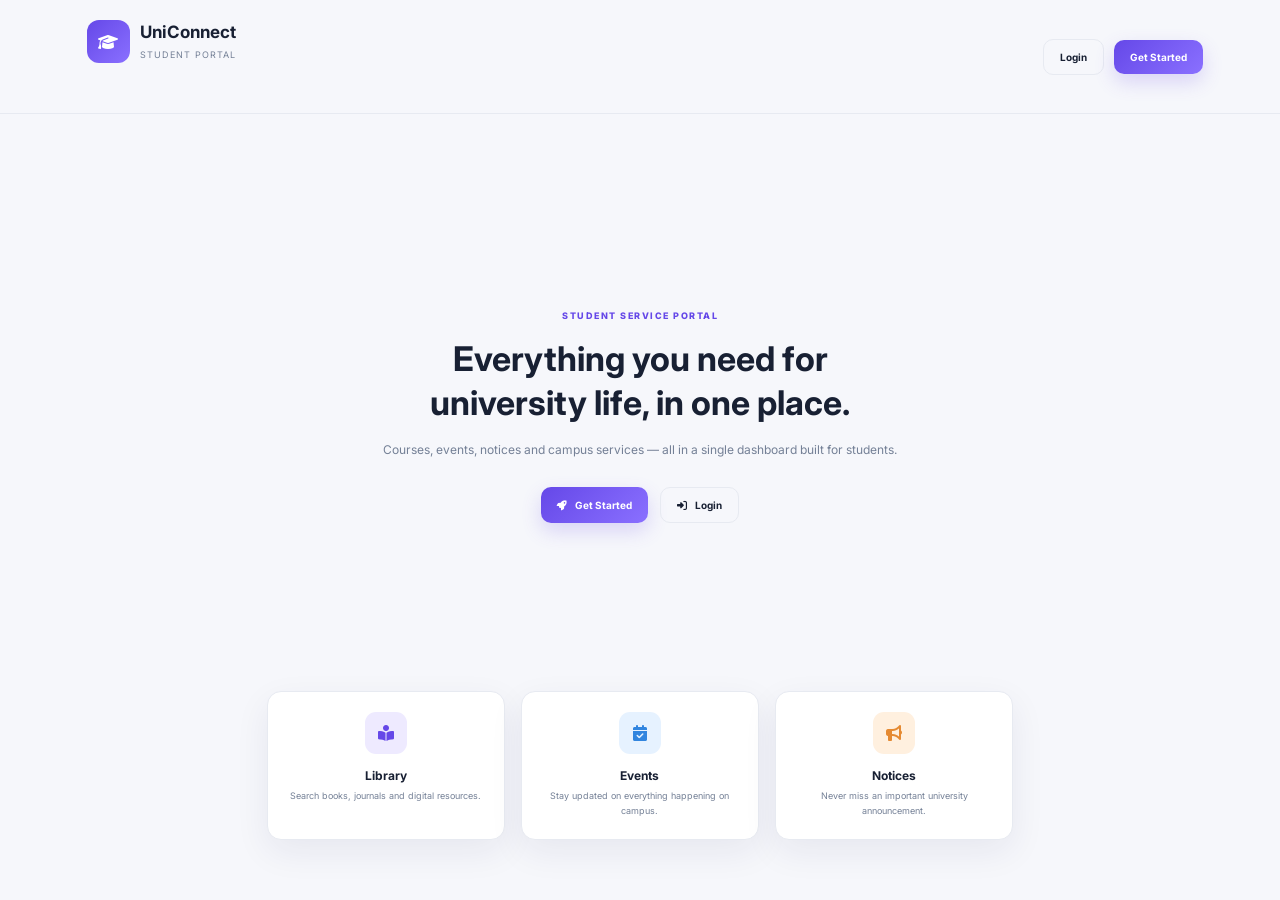
==== index.html @ 32dfb71d "make it little dynamic add backend, add database, create singin and singup mechanism and there valid" ====
<!DOCTYPE html>
<html lang="en">
<head>
    <meta charset="UTF-8">
    <meta http-equiv="X-UA-Compatible" content="IE=edge">
    <meta name="viewport" content="width=device-width, initial-scale=1.0">

    <title>UniConnect | Student Dashboard</title>

    <!-- Google Font -->
    <link rel="preconnect" href="https://fonts.googleapis.com">
    <link rel="preconnect" href="https://fonts.gstatic.com" crossorigin>
    <link href="https://fonts.googleapis.com/css2?family=Inter:wght@400;500;600;700;800&display=swap" rel="stylesheet">

    <!-- Font Awesome -->
    <link rel="stylesheet"
          href="https://cdnjs.cloudflare.com/ajax/libs/font-awesome/6.5.2/css/all.min.css">

    <link rel="stylesheet" href="style.css">
</head>


<body>

<!-- =========================
     HOME / LANDING PAGE
========================== -->

<div class="home-page" id="homePage">

    <nav class="home-nav">

        <div class="logo">

            <div class="logo-icon">
                <i class="fa-solid fa-graduation-cap"></i>
            </div>

            <div>
                <strong>UniConnect</strong>
                <small>Student Portal</small>
            </div>

        </div>


        <div class="home-nav-actions">

            <button class="ghost-button" id="homeLoginButton">
                Login
            </button>

            <button class="primary-button" id="homeGetStartedButton">
                Get Started
            </button>

        </div>

    </nav>


    <section class="home-hero">

        <span class="eyebrow">
            STUDENT SERVICE PORTAL
        </span>

        <h1>
            Everything you need for university life, in one place.
        </h1>

        <p>
            Courses, events, notices and campus services — all in a single dashboard built for students.
        </p>

        <div class="home-hero-actions">

            <button class="primary-button" id="heroGetStartedButton">
                <i class="fa-solid fa-rocket"></i>
                Get Started
            </button>

            <button class="ghost-button" id="heroLoginButton">
                <i class="fa-solid fa-right-to-bracket"></i>
                Login
            </button>

        </div>

    </section>


    <section class="home-features">

        <div class="home-feature">

            <div class="service-icon purple">
                <i class="fa-solid fa-book-open-reader"></i>
            </div>

            <h3>Library</h3>

            <p>Search books, journals and digital resources.</p>

        </div>


        <div class="home-feature">

            <div class="service-icon blue">
                <i class="fa-solid fa-calendar-check"></i>
            </div>

            <h3>Events</h3>

            <p>Stay updated on everything happening on campus.</p>

        </div>


        <div class="home-feature">

            <div class="service-icon orange">
                <i class="fa-solid fa-bullhorn"></i>
            </div>

            <h3>Notices</h3>

            <p>Never miss an important university announcement.</p>

        </div>

    </section>

</div>



<div class="app" id="appContainer" style="display:none">


    <!-- =========================
         SIDEBAR
    ========================== -->

    <aside class="sidebar" id="sidebar">

        <div class="logo">

            <div class="logo-icon">
                <i class="fa-solid fa-graduation-cap"></i>
            </div>

            <div>
                <strong>UniConnect</strong>
                <small>Student Portal</small>
            </div>

        </div>


        <nav class="menu">

            <a href="#dashboard" class="active" data-page="dashboard">
                <i class="fa-solid fa-chart-pie"></i>
                Dashboard
            </a>

            <a href="#courses" data-page="courses">
                <i class="fa-solid fa-book-open"></i>
                Courses
            </a>

            <a href="#events" data-page="events">
                <i class="fa-solid fa-calendar-days"></i>
                Events
            </a>

            <a href="#notices" data-page="notices">
                <i class="fa-solid fa-bullhorn"></i>
                Notices
            </a>

        </nav>


        <div class="sidebar-bottom">

            <button class="theme-button" id="themeButton">

                <i class="fa-solid fa-moon"></i>

                <span>Dark mode</span>

            </button>

            <a href="#contact" class="theme-button">

                <i class="fa-solid fa-circle-question"></i>

                Help & Contact

            </a>

        </div>

    </aside>



    <!-- =========================
         MAIN
    ========================== -->

    <main>


        <!-- TOP BAR -->

        <header>

            <button class="mobile-menu" id="menuButton">

                <i class="fa-solid fa-bars"></i>

            </button>


            <label class="search">

                <i class="fa-solid fa-magnifying-glass"></i>

                <input
                    type="search"
                    id="searchInput"
                    placeholder="Search courses, events, notices..."
                >

            </label>


            <div class="actions">

                <button
                    class="icon-button"
                    onclick="showToast('You have 3 new notifications')"
                >

                    <i class="fa-regular fa-bell"></i>

                    <b class="notification-dot"></b>

                </button>


                <div class="user-menu">

                    <div class="user" id="userMenuButton">

                        <div class="avatar" id="userAvatar">
                            ST
                        </div>

                        <div>

                            <strong id="userName">Student</strong>

                            <small>Undergraduate</small>

                        </div>

                        <i class="fa-solid fa-chevron-down" style="font-size:9px;color:#748096;margin-left:2px;"></i>

                    </div>


                    <div class="user-dropdown" id="userDropdown">

                        <button onclick="handleProfileClick()">
                            <i class="fa-solid fa-id-badge"></i>
                            Profile
                        </button>

                        <button onclick="handleLogout()">
                            <i class="fa-solid fa-right-from-bracket"></i>
                            Logout
                        </button>

                    </div>

                </div>

            </div>

        </header>



        <!-- PAGE CONTENT -->

        <section class="content page" id="dashboard">


            <!-- HERO -->

            <div class="hero">

                <div>

                    <span class="eyebrow">
                        STUDENT DASHBOARD
                    </span>

                    <h1>
                        Good morning, Student! 👋
                    </h1>

                    <p>
                        Everything you need for university life, in one place.
                    </p>

                </div>

            </div>



            <!-- STATISTICS -->

            <div class="stats">

                <div class="stat">

                    <div class="stat-icon purple">

                        <i class="fa-solid fa-book"></i>

                    </div>

                    <div>

                        <span>My Courses</span>

                        <strong>06</strong>

                        <small>
                            2 assignments due
                        </small>

                    </div>

                </div>


                <div class="stat">

                    <div class="stat-icon blue">

                        <i class="fa-solid fa-calendar-check"></i>

                    </div>

                    <div>

                        <span>Upcoming Events</span>

                        <strong>04</strong>

                        <small>
                            Next: Tech Meetup
                        </small>

                    </div>

                </div>


                <div class="stat">

                    <div class="stat-icon orange">

                        <i class="fa-solid fa-bullhorn"></i>

                    </div>

                    <div>

                        <span>New Notices</span>

                        <strong>08</strong>

                        <small>
                            3 posted today
                        </small>

                    </div>

                </div>


                <div class="stat">

                    <div class="stat-icon green">

                        <i class="fa-solid fa-circle-check"></i>

                    </div>

                    <div>

                        <span>Attendance</span>

                        <strong>92%</strong>

                        <small>
                            Excellent progress
                        </small>

                    </div>

                </div>

            </div>



            <!-- SERVICES -->

            <div class="section-title" id="services">

                <div>

                    <span class="eyebrow">
                        ESSENTIAL SERVICES
                    </span>

                    <h2>
                        What do you need?
                    </h2>

                </div>

            </div>


            <div class="services">


                <article
                    class="service"
                    data-search="library books study"
                >

                    <div class="service-icon purple">

                        <i class="fa-solid fa-book-open-reader"></i>

                    </div>

                    <h3>
                        University Library
                    </h3>

                    <p>
                        Search books, journals and digital resources.
                    </p>

                    <button
                        onclick="openModal(
                        'University Library',
                        'Library is open from 8:00 AM to 8:00 PM. You can reserve books and access digital resources.'
                        )"
                    >

                        Explore

                        <i class="fa-solid fa-arrow-right"></i>

                    </button>

                </article>



                <article
                    class="service"
                    data-search="student affairs registration welfare"
                >

                    <div class="service-icon blue">

                        <i class="fa-solid fa-users"></i>

                    </div>

                    <h3>
                        Student Affairs
                    </h3>

                    <p>
                        Registration, welfare and student support services.
                    </p>

                    <button
                        onclick="openModal(
                        'Student Affairs',
                        'Get help with registration, student records, welfare services and general student matters.'
                        )"
                    >

                        Get Help

                        <i class="fa-solid fa-arrow-right"></i>

                    </button>

                </article>



                <article
                    class="service"
                    data-search="IT support wifi computer password"
                >

                    <div class="service-icon orange">

                        <i class="fa-solid fa-laptop-code"></i>

                    </div>

                    <h3>
                        IT Support
                    </h3>

                    <p>
                        Get help with Wi-Fi, LMS and technical problems.
                    </p>

                    <button
                        onclick="openModal(
                        'IT Support',
                        'Report Wi-Fi, LMS, password and computer problems to the university IT Help Desk.'
                        )"
                    >

                        Report Issue

                        <i class="fa-solid fa-arrow-right"></i>

                    </button>

                </article>



                <article
                    class="service"
                    data-search="career jobs internship CV"
                >

                    <div class="service-icon green">

                        <i class="fa-solid fa-briefcase"></i>

                    </div>

                    <h3>
                        Career Centre
                    </h3>

                    <p>
                        Find internships, jobs and career development programs.
                    </p>

                    <button
                        onclick="openModal(
                        'Career Centre',
                        'Explore internships, career guidance, CV workshops and employer events.'
                        )"
                    >

                        Explore Jobs

                        <i class="fa-solid fa-arrow-right"></i>

                    </button>

                </article>


            </div>



            <!-- CONTACT -->

            <div class="contact" id="contact">

                <div>

                    <span class="eyebrow">
                        NEED ASSISTANCE?
                    </span>

                    <h2>
                        We are here to help.
                    </h2>

                    <p>
                        Can't find what you need?
                        Contact the student support team.
                    </p>

                </div>


                <button
                    class="primary-button"
                    onclick="openModal(
                    'Student Support',
                    'Email: support@uniconnect.edu<br>Phone: +94 11 000 0000<br>Office: Student Centre, Ground Floor'
                    )"
                >

                    Contact Support

                </button>

            </div>


        </section>



        <!-- =========================
             COURSES PAGE
        ========================== -->

        <section class="content page" id="courses" style="display:none">

            <div class="section-title">

                <div>

                    <span class="eyebrow">
                        ACADEMICS
                    </span>

                    <h2>
                        My Courses
                    </h2>

                </div>

            </div>


            <div class="list">


                <div
                    class="course"
                    data-search="web application development IIC 2223"
                >

                    <div class="course-code">

                        IIC
                        <br>
                        2223

                    </div>


                    <div class="course-info">

                        <h3>
                            Web Application Development
                        </h3>

                        <p>
                            Monday • 10:00 AM
                        </p>

                        <div class="progress">

                            <span style="width:78%"></span>

                        </div>

                        <small>
                            78% completed
                        </small>

                    </div>

                </div>



                <div
                    class="course"
                    data-search="database management IIC 2212"
                >

                    <div class="course-code">

                        IIC
                        <br>
                        2212

                    </div>


                    <div class="course-info">

                        <h3>
                            Database Management
                        </h3>

                        <p>
                            Wednesday • 1:00 PM
                        </p>

                        <div class="progress">

                            <span style="width:64%"></span>

                        </div>

                        <small>
                            64% completed
                        </small>

                    </div>

                </div>



                <div
                    class="course"
                    data-search="software engineering IIC 2233"
                >

                    <div class="course-code">

                        IIC
                        <br>
                        2233

                    </div>


                    <div class="course-info">

                        <h3>
                            Software Engineering
                        </h3>

                        <p>
                            Thursday • 9:00 AM
                        </p>

                        <div class="progress">

                            <span style="width:86%"></span>

                        </div>

                        <small>
                            86% completed
                        </small>

                    </div>

                </div>


            </div>

        </section>



        <!-- =========================
             EVENTS PAGE
        ========================== -->

        <section class="content page" id="events" style="display:none">

            <div class="section-title">

                <div>

                    <span class="eyebrow">
                        CAMPUS LIFE
                    </span>

                    <h2>
                        Upcoming Events
                    </h2>

                </div>

            </div>


            <div class="list">


                <div
                    class="event"
                    data-search="technology meetup tech event"
                >

                    <div class="date">

                        <b>12</b>

                        <span>SEP</span>

                    </div>


                    <div class="event-info">

                        <h3>
                            Technology Meetup 2026
                        </h3>

                        <p>
                            Main Auditorium • 2:00 PM
                        </p>

                    </div>


                    <button
                        onclick="showToast('Event added to calendar!')"
                    >

                        <i class="fa-regular fa-calendar-plus"></i>

                    </button>

                </div>



                <div
                    class="event"
                    data-search="sports event"
                >

                    <div class="date">

                        <b>18</b>

                        <span>SEP</span>

                    </div>


                    <div class="event-info">

                        <h3>
                            Inter-University Sports
                        </h3>

                        <p>
                            University Ground • 9:00 AM
                        </p>

                    </div>


                    <button
                        onclick="showToast('Event added to calendar!')"
                    >

                        <i class="fa-regular fa-calendar-plus"></i>

                    </button>

                </div>



                <div
                    class="event"
                    data-search="career internship fair"
                >

                    <div class="date">

                        <b>25</b>

                        <span>SEP</span>

                    </div>


                    <div class="event-info">

                        <h3>
                            Career & Internship Fair
                        </h3>

                        <p>
                            Student Centre • 10:00 AM
                        </p>

                    </div>


                    <button
                        onclick="showToast('Event added to calendar!')"
                    >

                        <i class="fa-regular fa-calendar-plus"></i>

                    </button>

                </div>


            </div>

        </section>



        <!-- =========================
             NOTICES PAGE
        ========================== -->

        <section class="content page" id="notices" style="display:none">

            <div class="section-title">

                <div>

                    <span class="eyebrow">
                        LATEST UPDATES
                    </span>

                    <h2>
                        University Notices
                    </h2>

                </div>

            </div>


            <div class="notices">


                <article
                    class="notice"
                    data-search="exam timetable academic"
                >

                    <span class="tag academic">
                        ACADEMIC
                    </span>

                    <h3>
                        Semester examination timetable released
                    </h3>

                    <p>
                        The examination timetable for the upcoming semester is now available.
                    </p>

                    <small>
                        2 hours ago
                    </small>

                </article>



                <article
                    class="notice"
                    data-search="innovation challenge event"
                >

                    <span class="tag event-tag">
                        EVENT
                    </span>

                    <h3>
                        Student innovation challenge applications open
                    </h3>

                    <p>
                        Register your team and present an innovative solution to a real-world problem.
                    </p>

                    <small>
                        Yesterday
                    </small>

                </article>



                <article
                    class="notice"
                    data-search="library opening hours general"
                >

                    <span class="tag general">
                        GENERAL
                    </span>

                    <h3>
                        Library extended opening hours
                    </h3>

                    <p>
                        Extended study hours are available during the examination preparation period.
                    </p>

                    <small>
                        2 days ago
                    </small>

                </article>


            </div>

        </section>


        <!-- FOOTER -->

        <footer>

            <span>
                © 2026 UniConnect Student Service Portal
            </span>

            <span>
                IIC 2223 • Web Application Development
            </span>

        </footer>

    </main>

</div>



<!-- =========================
     MODAL
========================== -->

<div class="modal-background" id="modal">

    <div class="modal">

        <button
            class="close"
            onclick="closeModal()"
        >

            <i class="fa-solid fa-xmark"></i>

        </button>


        <div class="modal-icon">

            <i class="fa-solid fa-circle-info"></i>

        </div>


        <h2 id="modalTitle"></h2>

        <p id="modalText"></p>


        <button
            class="primary-button"
            onclick="closeModal()"
        >

            Close

        </button>

    </div>

</div>



<!-- =========================
     LOGIN MODAL
========================== -->

<div class="modal-background" id="loginModal">

    <div class="modal">

        <button
            class="close"
            onclick="closeAuthModal('loginModal')"
        >

            <i class="fa-solid fa-xmark"></i>

        </button>


        <div class="modal-icon">

            <i class="fa-solid fa-right-to-bracket"></i>

        </div>


        <h2>Welcome back</h2>

        <p>Log in to access your dashboard.</p>


        <form class="auth-form" id="loginForm">

            <label class="field">

                <span>Email</span>

                <input
                    type="email"
                    id="loginEmail"
                    placeholder="you@example.com"
                    required
                >

            </label>


            <label class="field">

                <span>Password</span>

                <input
                    type="password"
                    id="loginPassword"
                    placeholder="Enter your password"
                    required
                >

            </label>


            <button type="submit" class="primary-button auth-submit">
                Login
            </button>

        </form>


        <p class="auth-switch">

            Don't have an account?

            <a href="#" id="switchToSignup">Sign up</a>

        </p>

    </div>

</div>



<!-- =========================
     SIGNUP MODAL
========================== -->

<div class="modal-background" id="signupModal">

    <div class="modal">

        <button
            class="close"
            onclick="closeAuthModal('signupModal')"
        >

            <i class="fa-solid fa-xmark"></i>

        </button>


        <div class="modal-icon">

            <i class="fa-solid fa-user-plus"></i>

        </div>


        <h2>Create your account</h2>

        <p>Sign up to get started with UniConnect.</p>


        <form class="auth-form" id="signupForm">

            <label class="field">

                <span>Full Name</span>

                <input
                    type="text"
                    id="signupName"
                    placeholder="Your full name"
                    required
                >

            </label>


            <label class="field">

                <span>Email</span>

                <input
                    type="email"
                    id="signupEmail"
                    placeholder="you@example.com"
                    required
                >

            </label>


            <label class="field">

                <span>Password</span>

                <input
                    type="password"
                    id="signupPassword"
                    placeholder="Create a password"
                    minlength="6"
                    required
                >

            </label>


            <label class="field">

                <span>Confirm Password</span>

                <input
                    type="password"
                    id="signupConfirmPassword"
                    placeholder="Re-enter your password"
                    minlength="6"
                    required
                >

            </label>


            <button type="submit" class="primary-button auth-submit">
                Create Account
            </button>

        </form>


        <p class="auth-switch">

            Already have an account?

            <a href="#" id="switchToLogin">Login</a>

        </p>

    </div>

</div>



<!-- TOAST -->

<div class="toast" id="toast"></div>



<script src="script.js"></script>

</body>
</html>
---- style.css ----
/* =========================
           BASIC SETTINGS
        ========================= */

        * {
            margin: 0;
            padding: 0;
            box-sizing: border-box;
        }

        html {
            scroll-behavior: smooth;
        }

        body {
            font-family: 'Inter', sans-serif;
            background: #f6f7fb;
            color: #182033;
            transition: 0.3s;
        }

        body.dark {
            background: #10131c;
            color: #f2f4f8;
        }

        button,
        input {
            font-family: inherit;
        }

        button {
            cursor: pointer;
            border: none;
        }

        a {
            text-decoration: none;
            color: inherit;
        }


        /* =========================
           SIDEBAR
        ========================= */

        .sidebar {
            width: 240px;
            height: 100vh;
            position: fixed;
            left: 0;
            top: 0;

            background: white;
            border-right: 1px solid #e7eaf1;

            padding: 25px 15px;

            display: flex;
            flex-direction: column;

            z-index: 20;

            transition: 0.3s;
        }

        body.dark .sidebar {
            background: #181d28;
            border-color: #293140;
        }


        /* LOGO */

        .logo {
            display: flex;
            align-items: center;
            gap: 10px;

            padding: 0 10px 30px;
        }

        .logo-icon {
            width: 43px;
            height: 43px;

            border-radius: 12px;

            background: linear-gradient(
                135deg,
                #6548e8,
                #8a70ff
            );

            color: white;

            display: grid;
            place-items: center;
        }

        .logo strong {
            display: block;
            font-size: 17px;
        }

        .logo small {
            font-size: 9px;
            color: #748096;
            text-transform: uppercase;
            letter-spacing: 1px;
        }


        /* NAVIGATION */

        .menu {
            display: grid;
            gap: 6px;
        }

        .menu a,
        .theme-button {
            display: flex;
            align-items: center;

            gap: 13px;

            padding: 12px;

            border-radius: 10px;

            color: #748096;

            font-size: 12px;

            background: transparent;
        }

        .menu a i,
        .theme-button i {
            width: 18px;
            text-align: center;
        }

        .menu a:hover,
        .menu a.active,
        .theme-button:hover {
            background: #eeeaff;
            color: #6548e8;
        }

        body.dark .menu a:hover,
        body.dark .menu a.active,
        body.dark .theme-button:hover {
            background: #27233e;
        }

        .sidebar-bottom {
            margin-top: auto;
        }


        /* =========================
           MAIN AREA
        ========================= */

        main {
            margin-left: 240px;
            width: calc(100% - 240px);
        }


        /* =========================
           TOP BAR
        ========================= */

        header {
            height: 72px;

            position: sticky;
            top: 0;

            z-index: 15;

            background: rgba(255,255,255,0.9);

            backdrop-filter: blur(12px);

            border-bottom: 1px solid #e7eaf1;

            display: flex;
            align-items: center;
            justify-content: space-between;

            padding: 0 5%;
        }

        body.dark header {
            background: rgba(24,29,40,0.9);
            border-color: #293140;
        }


        /* SEARCH */

        .search {
            width: 420px;

            background: #f6f7fb;

            border: 1px solid #e7eaf1;

            border-radius: 11px;

            padding: 10px 13px;

            display: flex;
            align-items: center;

            gap: 9px;

            color: #748096;
        }

        .search input {
            width: 100%;

            border: none;
            outline: none;

            background: transparent;

            color: #182033;

            font-size: 11px;
        }

        body.dark .search {
            background: #10131c;
            border-color: #293140;
        }

        body.dark .search input {
            color: white;
        }


        /* USER */

        .actions {
            display: flex;
            align-items: center;

            gap: 18px;
        }

        .icon-button {
            background: none;

            color: #748096;

            font-size: 16px;

            position: relative;
        }

        .notification-dot {
            width: 6px;
            height: 6px;

            border-radius: 50%;

            background: #ff6379;

            position: absolute;

            right: -2px;
            top: -1px;
        }

        .user {
            display: flex;
            align-items: center;

            gap: 9px;
        }

        .avatar {
            width: 36px;
            height: 36px;

            border-radius: 50%;

            background: #eae5ff;

            color: #6548e8;

            display: grid;
            place-items: center;

            font-weight: 800;

            font-size: 11px;
        }

        .user strong {
            display: block;
            font-size: 11px;
        }

        .user small {
            font-size: 9px;
            color: #748096;
        }

        .mobile-menu {
            display: none;
            background: none;
            color: #6548e8;
            font-size: 18px;
        }


        /* =========================
           CONTENT
        ========================= */

        .content {
            max-width: 1250px;

            margin: auto;

            padding: 36px 5%;
        }


        /* HERO */

        .hero {
            display: flex;

            justify-content: space-between;
            align-items: center;

            gap: 20px;

            margin-bottom: 28px;
        }

        .eyebrow {
            font-size: 9px;

            letter-spacing: 1.5px;

            font-weight: 800;

            color: #6548e8;
        }

        h1 {
            font-size: 28px;

            margin: 7px 0;
        }

        .hero p {
            font-size: 12px;
            color: #748096;
        }


        /* BUTTON */

        .primary-button {
            background: linear-gradient(
                135deg,
                #6548e8,
                #8a70ff
            );

            color: white;

            padding: 11px 16px;

            border-radius: 10px;

            font-size: 10px;

            font-weight: 700;

            box-shadow: 0 8px 20px #6548e833;
        }

        .primary-button i {
            margin-right: 6px;
        }


        /* =========================
           STAT CARDS
        ========================= */

        .stats {
            display: grid;

            grid-template-columns: repeat(4,1fr);

            gap: 14px;

            margin-bottom: 35px;
        }

        .stat {
            background: white;

            border: 1px solid #e7eaf1;

            border-radius: 14px;


        /* Simple form card styles for the demo create/login forms */
        .forms {
            display: flex;
            gap: 14px;
        }
        .form-card {
            background: white;
            border: 1px solid #e7eaf1;
            border-radius: 10px;
            padding: 14px;
            width: 320px;
        }
        .form-card input {
            width: 100%;
            padding: 10px;
            margin-bottom: 10px;
            border: 1px solid #e7eaf1;
            border-radius: 8px;
        }
        .form-card button {
            width: 100%;
            padding: 10px;
            border-radius: 8px;
            background: linear-gradient(135deg,#6548e8,#8a70ff);
            color: white;
            font-weight: 700;
        }
        .msg { margin-top:8px; font-size:13px; color:#333 }
        .msg.success { color: #1e7e34 }
        .msg.error { color: #b02a37 }

            padding: 17px;

            display: flex;

            align-items: center;

            gap: 12px;

            box-shadow: 0 12px 35px rgba(35,30,80,.07);

            animation: slideUp .6s ease both;
        }

        body.dark .stat {
            background: #181d28;
            border-color: #293140;
        }

        .stat:nth-child(2) {
            animation-delay: .1s;
        }

        .stat:nth-child(3) {
            animation-delay: .2s;
        }

        .stat:nth-child(4) {
            animation-delay: .3s;
        }

        .stat-icon {
            width: 42px;
            height: 42px;

            border-radius: 11px;

            display: grid;
            place-items: center;
        }

        .purple {
            background: #eeeaff;
            color: #6548e8;
        }

        .blue {
            background: #e6f2ff;
            color: #3185df;
        }

        .orange {
            background: #fff0df;
            color: #e58a32;
        }

        .green {
            background: #e4f8ee;
            color: #259a66;
        }

        .stat span {
            font-size: 9px;
            color: #748096;

            display: block;
        }

        .stat strong {
            display: block;

            font-size: 21px;

            margin: 3px 0;
        }

        .stat small {
            font-size: 8px;
            color: #748096;
        }


        /* =========================
           SECTION TITLES
        ========================= */

        .section-title {
            display: flex;

            align-items: end;

            justify-content: space-between;

            margin-bottom: 14px;
        }

        .section-title h2 {
            font-size: 18px;

            margin-top: 5px;
        }


        /* =========================
           SERVICE CARDS
        ========================= */

        .services {
            display: grid;

            grid-template-columns: repeat(4,1fr);

            gap: 14px;

            margin-bottom: 35px;
        }

        .service {
            background: white;

            border: 1px solid #e7eaf1;

            border-radius: 14px;

            padding: 19px;

            box-shadow: 0 12px 35px rgba(35,30,80,.07);

            transition: .25s;

            animation: slideUp .7s ease both;
        }

        body.dark .service {
            background: #181d28;
            border-color: #293140;
        }

        .service:hover {
            transform: translateY(-6px);

            box-shadow:
                0 20px 45px rgba(35,30,80,.14);
        }

        .service-icon {
            width: 42px;
            height: 42px;

            border-radius: 11px;

            display: grid;
            place-items: center;

            margin-bottom: 14px;
        }

        .service h3 {
            font-size: 12px;

            margin-bottom: 6px;
        }

        .service p {
            font-size: 9px;

            color: #748096;

            line-height: 1.65;

            min-height: 31px;
        }

        .service button {
            background: none;

            color: #6548e8;

            font-size: 9px;

            font-weight: 800;

            margin-top: 13px;
        }


        /* =========================
           TWO COLUMNS
        ========================= */

        .columns {
            display: grid;

            grid-template-columns: 1fr 1fr;

            gap: 28px;

            margin-bottom: 35px;
        }

        .list {
            display: grid;
            gap: 9px;
        }


        /* COURSE */

        .course,
        .event {
            background: white;

            border: 1px solid #e7eaf1;

            border-radius: 12px;

            padding: 12px;

            display: flex;

            align-items: center;

            gap: 12px;
        }

        body.dark .course,
        body.dark .event {
            background: #181d28;
            border-color: #293140;
        }

        .course-code {
            width: 51px;
            height: 51px;

            border-radius: 10px;

            background: #eeeaff;

            color: #6548e8;

            display: grid;

            place-items: center;

            text-align: center;

            font-size: 8px;

            font-weight: 800;
        }

        .course-info {
            flex: 1;
        }

        .course h3,
        .event h3 {
            font-size: 10px;

            margin-bottom: 5px;
        }

        .course p,
        .event p {
            font-size: 8px;

            color: #748096;
        }

        .progress {
            height: 4px;

            background: #eeeef3;

            border-radius: 5px;

            margin: 7px 0 3px;
        }

        .progress span {
            height: 100%;

            display: block;

            background: linear-gradient(
                90deg,
                #6548e8,
                #8a70ff
            );

            border-radius: 5px;
        }

        .course small {
            font-size: 8px;
            color: #748096;
        }


        /* EVENTS */

        .date {
            width: 42px;
            height: 45px;

            background: #eeeaff;

            color: #6548e8;

            border-radius: 9px;

            display: grid;

            place-content: center;

            text-align: center;
        }

        .date b {
            font-size: 16px;
        }

        .date span {
            font-size: 7px;

            font-weight: 800;
        }

        .event-info {
            flex: 1;
        }

        .event button {
            background: none;

            color: #748096;

            font-size: 14px;
        }

        .event button:hover {
            color: #6548e8;
        }


        /* =========================
           NOTICES
        ========================= */

        .notices {
            display: grid;

            grid-template-columns: repeat(3,1fr);

            gap: 13px;

            margin-bottom: 35px;
        }

        .notice {
            background: white;

            border: 1px solid #e7eaf1;

            border-radius: 13px;

            padding: 17px;
        }

        body.dark .notice {
            background: #181d28;
            border-color: #293140;
        }

        .tag {
            display: inline-block;

            padding: 5px 8px;

            border-radius: 20px;

            font-size: 7px;

            font-weight: 800;
        }

        .academic {
            background: #eeeaff;
            color: #6548e8;
        }

        .event-tag {
            background: #fff0df;
            color: #d77b22;
        }

        .general {
            background: #e5f8ed;
            color: #218d5c;
        }

        .notice h3 {
            font-size: 11px;

            margin: 12px 0 6px;
        }

        .notice p {
            font-size: 9px;

            line-height: 1.6;

            color: #748096;
        }

        .notice small {
            display: block;

            font-size: 8px;

            color: #9aa4b5;

            margin-top: 10px;
        }


        /* =========================
           CONTACT
        ========================= */

        .contact {
            background: linear-gradient(
                115deg,
                #241c50,
                #5542a3
            );

            border-radius: 17px;

            padding: 27px 30px;

            color: white;

            display: flex;

            justify-content: space-between;

            align-items: center;

            gap: 20px;

            margin-bottom: 20px;
        }

        .contact .eyebrow {
            color: #c5baff;
        }

        .contact h2 {
            font-size: 20px;

            margin: 5px 0;
        }

        .contact p {
            font-size: 9px;

            opacity: .75;
        }


        /* =========================
           FOOTER
        ========================= */

        footer {
            border-top: 1px solid #e7eaf1;

            padding: 18px 5%;

            font-size: 8px;

            color: #748096;

            display: flex;

            justify-content: space-between;
        }


        /* =========================
           HOME PAGE
        ========================= */

        .home-page {
            min-height: 100vh;

            display: flex;
            flex-direction: column;
        }

        .home-nav {
            display: flex;
            align-items: center;
            justify-content: space-between;

            padding: 20px 6%;

            border-bottom: 1px solid #e7eaf1;
        }

        body.dark .home-nav {
            border-color: #293140;
        }

        .home-nav-actions {
            display: flex;
            align-items: center;

            gap: 10px;
        }

        .ghost-button {
            background: transparent;

            border: 1px solid #e7eaf1;

            color: #182033;

            padding: 11px 16px;

            border-radius: 10px;

            font-size: 10px;

            font-weight: 700;
        }

        .ghost-button i {
            margin-right: 6px;
        }

        .ghost-button:hover {
            background: #eeeaff;
            color: #6548e8;
            border-color: #eeeaff;
        }

        body.dark .ghost-button {
            border-color: #293140;
            color: #f2f4f8;
        }

        body.dark .ghost-button:hover {
            background: #27233e;
        }

        .home-hero {
            max-width: 680px;

            margin: auto;

            text-align: center;

            padding: 70px 6% 50px;
        }

        .home-hero h1 {
            font-size: 34px;

            margin: 14px 0;

            line-height: 1.3;
        }

        .home-hero p {
            font-size: 12px;

            color: #748096;

            line-height: 1.8;

            margin-bottom: 26px;
        }

        .home-hero-actions {
            display: flex;

            justify-content: center;

            gap: 12px;
        }

        .home-features {
            max-width: 900px;
            width: 100%;

            margin: 0 auto 60px;

            padding: 0 6%;

            display: grid;

            grid-template-columns: repeat(3,1fr);

            gap: 16px;
        }

        .home-feature {
            background: white;

            border: 1px solid #e7eaf1;

            border-radius: 14px;

            padding: 20px;

            text-align: center;

            box-shadow: 0 12px 35px rgba(35,30,80,.07);
        }

        body.dark .home-feature {
            background: #181d28;
            border-color: #293140;
        }

        .home-feature .service-icon {
            margin: 0 auto 14px;
        }

        .home-feature h3 {
            font-size: 12px;

            margin-bottom: 6px;
        }

        .home-feature p {
            font-size: 9px;

            color: #748096;

            line-height: 1.65;
        }


        /* =========================
           AUTH FORM
        ========================= */

        .auth-form {
            display: grid;
            gap: 14px;

            margin-top: 6px;
        }

        .field {
            display: grid;
            gap: 6px;
        }

        .field span {
            font-size: 9px;

            font-weight: 700;

            color: #748096;

            text-transform: uppercase;

            letter-spacing: .5px;
        }

        .field input {
            padding: 11px 13px;

            border-radius: 10px;

            border: 1px solid #e7eaf1;

            font-size: 11px;

            outline: none;

            background: #f6f7fb;

            color: #182033;
        }

        .field input:focus {
            border-color: #6548e8;
        }

        body.dark .field input {
            background: #10131c;
            border-color: #293140;
            color: white;
        }

        .auth-submit {
            width: 100%;

            justify-content: center;
            text-align: center;

            margin-top: 4px;
        }

        .auth-switch {
            margin-top: 16px;

            font-size: 10px;

            color: #748096;

            text-align: center;
        }

        .auth-switch a {
            color: #6548e8;
            font-weight: 700;
        }


        /* =========================
           USER DROPDOWN
        ========================= */

        .user-menu {
            position: relative;
        }

        .user {
            cursor: pointer;
        }

        .user-dropdown {
            position: absolute;
            right: 0;
            top: calc(100% + 10px);

            background: white;

            border: 1px solid #e7eaf1;

            border-radius: 12px;

            padding: 6px;

            min-width: 150px;

            box-shadow: 0 20px 45px rgba(35,30,80,.14);

            display: none;

            z-index: 30;
        }

        .user-dropdown.show {
            display: grid;
            gap: 2px;
        }

        body.dark .user-dropdown {
            background: #181d28;
            border-color: #293140;
        }

        .user-dropdown button {
            display: flex;
            align-items: center;

            gap: 10px;

            width: 100%;

            padding: 10px;

            background: none;

            border-radius: 8px;

            font-size: 10px;

            color: #182033;

            text-align: left;
        }

        .user-dropdown button:hover {
            background: #eeeaff;
            color: #6548e8;
        }

        body.dark .user-dropdown button {
            color: #f2f4f8;
        }

        body.dark .user-dropdown button:hover {
            background: #27233e;
        }


        /* =========================
           MODAL
        ========================= */

        .modal-background {
            position: fixed;

            inset: 0;

            background: rgba(8,8,21,.6);

            display: none;

            place-items: center;

            z-index: 50;

            padding: 20px;
        }

        .modal-background.show {
            display: grid;
        }

        .modal {
            width: min(420px,100%);

            background: white;

            border-radius: 17px;

            padding: 28px;

            position: relative;

            animation: pop .2s;
        }

        body.dark .modal {
            background: #181d28;
        }

        .close {
            position: absolute;

            right: 17px;
            top: 15px;

            background: none;

            color: #748096;
        }

        .modal-icon {
            width: 45px;
            height: 45px;

            border-radius: 12px;

            background: #eeeaff;

            color: #6548e8;

            display: grid;

            place-items: center;

            margin-bottom: 13px;
        }

        .modal h2 {
            font-size: 18px;

            margin-bottom: 9px;
        }

        .modal p {
            font-size: 10px;

            line-height: 1.8;

            color: #748096;

            margin-bottom: 18px;
        }


        /* =========================
           TOAST
        ========================= */

        .toast {
            position: fixed;

            right: 20px;

            bottom: 20px;

            background: #182033;

            color: white;

            padding: 11px 15px;

            border-radius: 9px;

            font-size: 9px;

            transform: translateY(80px);

            opacity: 0;

            transition: .3s;

            z-index: 60;
        }

        .toast.show {
            transform: none;
            opacity: 1;
        }


        /* =========================
           ANIMATIONS
        ========================= */

        @keyframes slideUp {

            from {
                opacity: 0;
                transform: translateY(15px);
            }

            to {
                opacity: 1;
                transform: translateY(0);
            }

        }

        @keyframes pop {

            from {
                opacity: 0;
                transform: scale(.94);
            }

            to {
                opacity: 1;
                transform: scale(1);
            }

        }


        /* =========================
           TABLET
        ========================= */

        @media(max-width:900px) {

            .sidebar {
                transform: translateX(-100%);
            }

            .sidebar.open {
                transform: translateX(0);
            }

            main {
                margin-left: 0;
                width: 100%;
            }

            .mobile-menu {
                display: block;
            }

            .stats {
                grid-template-columns: repeat(2,1fr);
            }

            .services {
                grid-template-columns: repeat(2,1fr);
            }

            .columns {
                grid-template-columns: 1fr;
            }

            .notices {
                grid-template-columns: repeat(2,1fr);
            }

        }


        /* =========================
           MOBILE
        ========================= */

        @media(max-width:600px) {

            header {
                padding: 0 4%;
                gap: 10px;
            }

            .search {
                width: auto;
                flex: 1;
            }

            .user {
                display: none;
            }

            .content {
                padding: 27px 4%;
            }

            .hero {
                flex-direction: column;
                align-items: flex-start;
            }

            h1 {
                font-size: 23px;
            }

            .stats {
                grid-template-columns: 1fr 1fr;
                gap: 9px;
            }

            .stat {
                padding: 13px;
            }

            .services {
                grid-template-columns: 1fr;
            }

            .notices {
                grid-template-columns: 1fr;
            }

            .contact {
                flex-direction: column;
                align-items: flex-start;
            }

            .contact .primary-button {
                width: 100%;
            }

            footer {
                display: block;
                line-height: 1.8;
            }

            .home-nav {
                padding: 16px 4%;
            }

            .home-nav-actions button span {
                display: none;
            }

            .home-hero {
                padding: 45px 4% 40px;
            }

            .home-hero h1 {
                font-size: 24px;
            }

            .home-hero-actions {
                flex-direction: column;
            }

            .home-features {
                grid-template-columns: 1fr;
                padding: 0 4%;
            }

        }
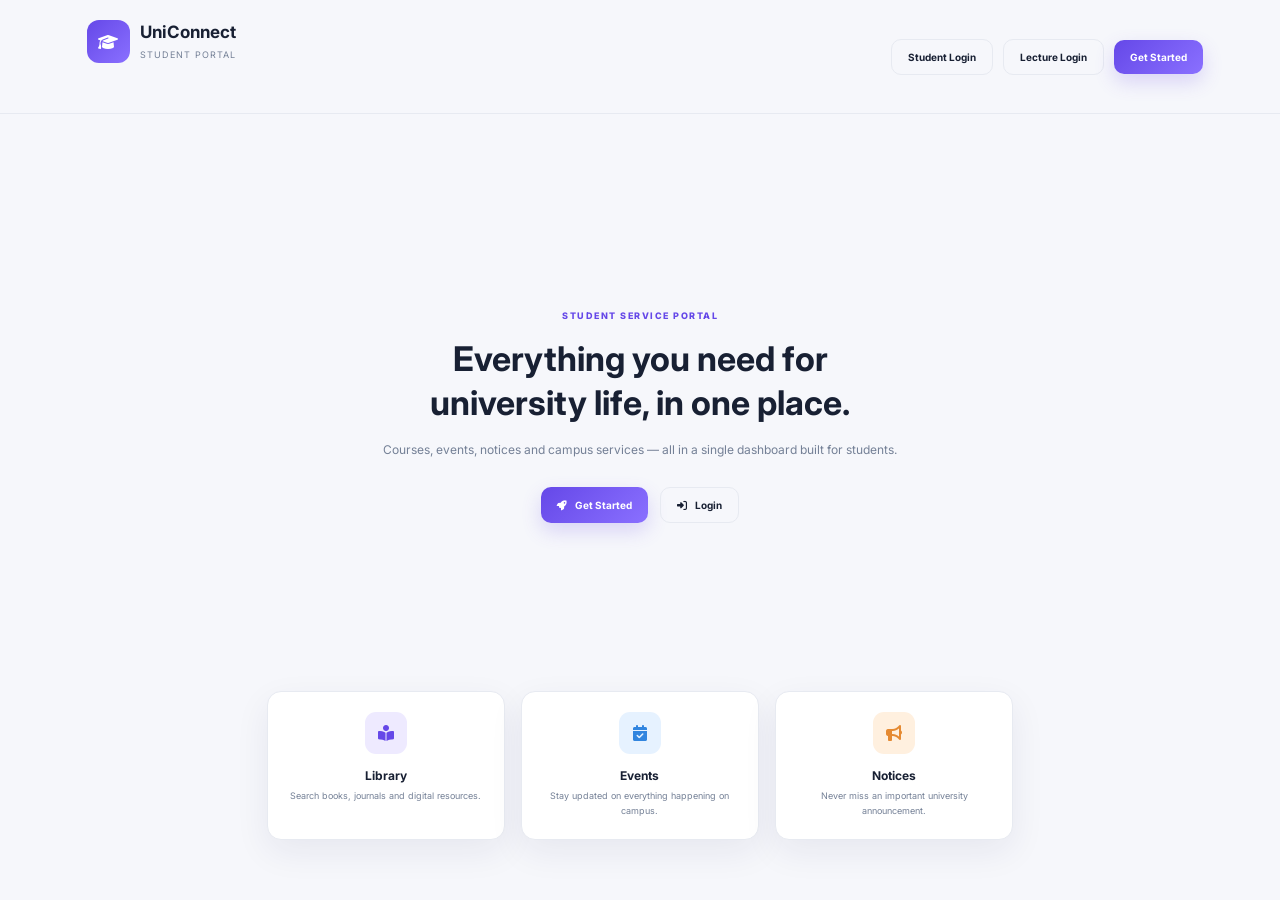
==== commit 1544b961: "Lecture role Add lecture login mechanism. add lecture table in db. create lecture dashboard with cou" ====
--- a/index.html
+++ b/index.html
@@ -47,7 +47,11 @@
         <div class="home-nav-actions">
 
             <button class="ghost-button" id="homeLoginButton">
-                Login
+                Student Login
+            </button>
+
+            <button class="ghost-button" id="homeLectureLoginButton">
+                Lecture Login
             </button>
 
             <button class="primary-button" id="homeGetStartedButton">
@@ -1038,6 +1042,62 @@
         </section>
 
 
+        <!-- =========================
+             LECTURE DASHBOARD PAGE
+        ========================== -->
+
+        <section class="content page" id="lectureDashboard" style="display:none">
+
+            <div class="hero">
+
+                <div>
+
+                    <span class="eyebrow">
+                        LECTURE DASHBOARD
+                    </span>
+
+                    <h1>
+                        Welcome, <span id="lectureNameDisplay">Lecture</span>! 👨‍🏫
+                    </h1>
+
+                    <p>
+                        Manage your courses and students.
+                    </p>
+
+                </div>
+
+            </div>
+
+            <div class="section-title" style="display: flex; justify-content: space-between; align-items: center; margin-bottom: 30px;">
+
+                <div>
+
+                    <span class="eyebrow">
+                        MY COURSES
+                    </span>
+
+                    <h2>
+                        Your Teaching Courses
+                    </h2>
+
+                </div>
+
+                <button class="primary-button" id="addCourseBtn" onclick="openCourseModal()">
+                    <i class="fa-solid fa-plus"></i>
+                    Add Course
+                </button>
+
+            </div>
+
+            <div class="list" id="lectureCoursesContainer">
+                <p style="text-align: center; color: #748096; padding: 40px 20px;">
+                    No courses yet. Click "Add Course" to create your first course.
+                </p>
+            </div>
+
+        </section>
+
+
         <!-- FOOTER -->
 
         <footer>
@@ -1295,6 +1355,85 @@
 
 
 
+<!-- =========================
+     LECTURE LOGIN MODAL
+========================== -->
+
+<div class="modal-background" id="lectureLoginModal">
+
+    <div class="modal">
+
+        <button
+            class="close"
+            onclick="closeAuthModal('lectureLoginModal')"
+        >
+
+            <i class="fa-solid fa-xmark"></i>
+
+        </button>
+
+
+        <div class="modal-icon">
+
+            <i class="fa-solid fa-chalkboard-user"></i>
+
+        </div>
+
+
+        <h2>Lecture Login</h2>
+
+        <p>Log in to access your lecture dashboard.</p>
+
+
+        <form class="auth-form" id="lectureLoginForm">
+
+            <label class="field">
+
+                <span>Email</span>
+
+                <input
+                    type="email"
+                    id="lectureEmail"
+                    placeholder="your@email.com"
+                    required
+                >
+
+            </label>
+
+
+            <label class="field">
+
+                <span>Password</span>
+
+                <input
+                    type="password"
+                    id="lecturePassword"
+                    placeholder="Enter your password"
+                    required
+                >
+
+            </label>
+
+
+            <button type="submit" class="primary-button auth-submit">
+                Login
+            </button>
+
+        </form>
+
+
+        <p class="auth-switch">
+
+            Back to <a href="#" id="backToHome" onclick="closeAuthModal('lectureLoginModal'); return false;">home</a>
+
+        </p>
+
+    </div>
+
+</div>
+
+
+
 <!-- TOAST -->
 
 <div class="toast" id="toast"></div>
